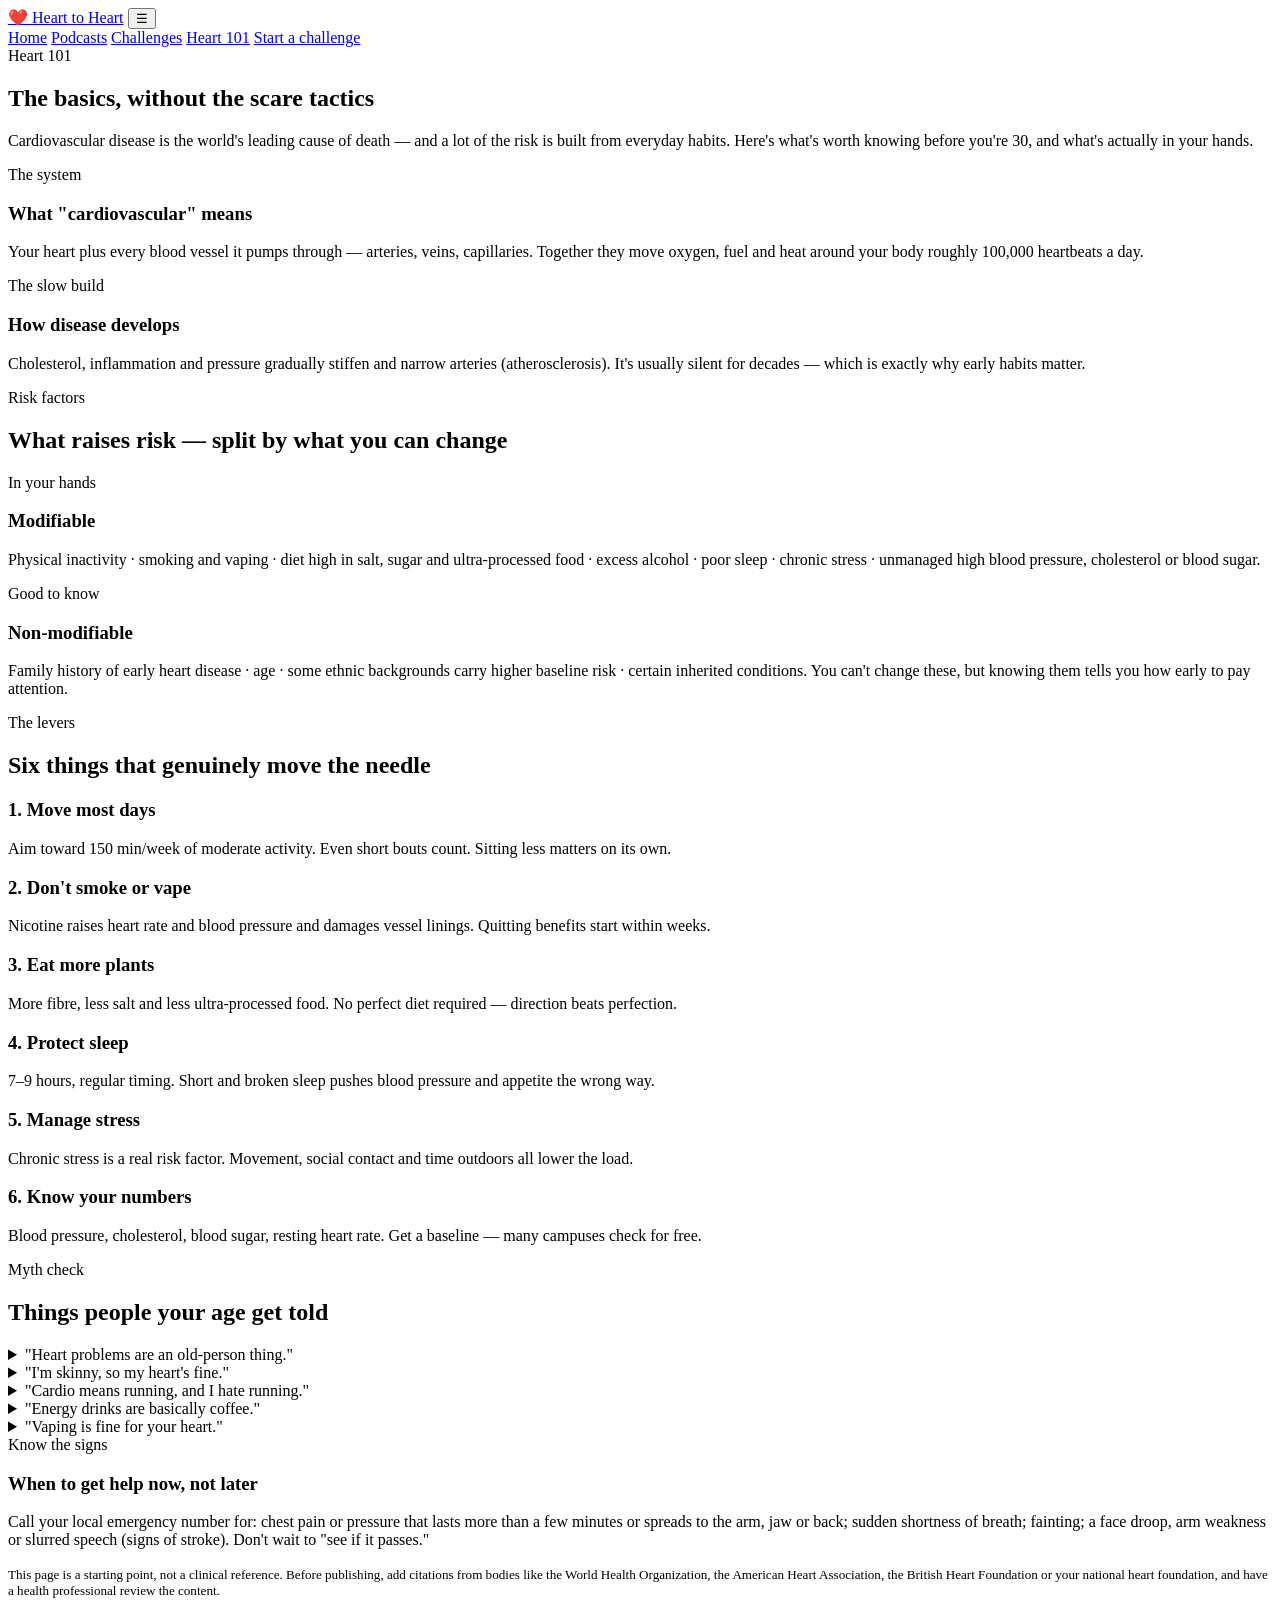
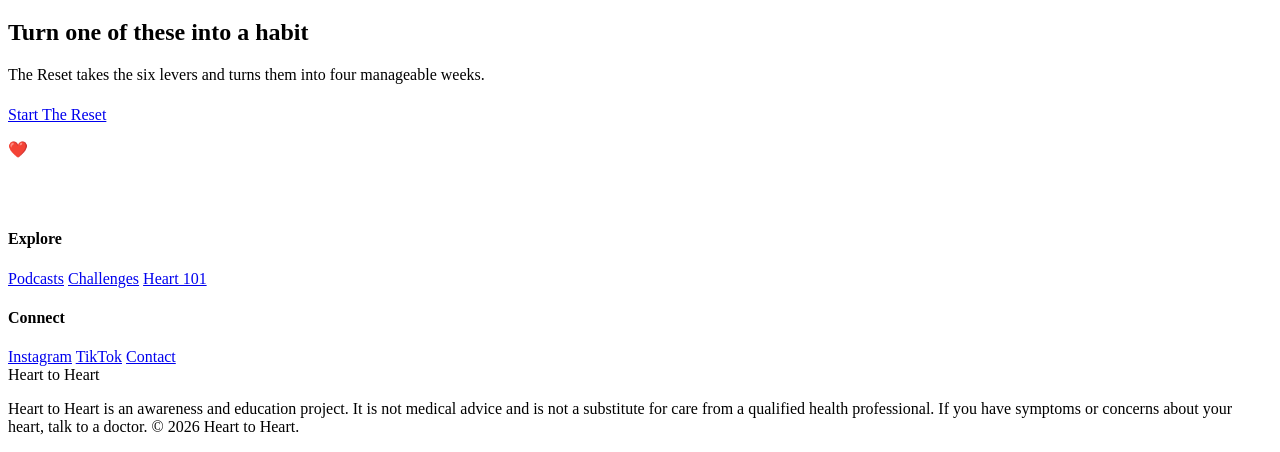
==== about.html @ ccb5820c "Add files via upload" ====
<!doctype html>
<html lang="en">
<head>
<meta charset="utf-8" />
<meta name="viewport" content="width=device-width, initial-scale=1" />
<title>Heart 101 — Heart to Heart</title>
<meta name="description" content="Cardiovascular health basics for young adults: what the heart does, what raises risk, and what you can actually control." />
<link rel="icon" href="data:image/svg+xml,%3Csvg xmlns='http://www.w3.org/2000/svg' viewBox='0 0 32 32'%3E%3Ctext y='26' font-size='26'%3E%E2%9D%A4%EF%B8%8F%3C/text%3E%3C/svg%3E" />
<link rel="preconnect" href="https://fonts.googleapis.com" />
<link rel="preconnect" href="https://fonts.gstatic.com" crossorigin />
<link href="https://fonts.googleapis.com/css2?family=Bricolage+Grotesque:opsz,wght@12..96,600;12..96,700;12..96,800&family=Inter:wght@400;500;600;700&family=Instrument+Serif:ital@0;1&display=swap" rel="stylesheet" />
<link rel="stylesheet" href="assets/styles.css" />
</head>
<body>

<header class="nav">
  <div class="nav-inner">
    <a class="brand" href="index.html"><span class="dot">❤️</span> Heart to Heart</a>
    <button class="nav-toggle" data-nav-toggle aria-label="Menu">☰</button>
    <nav class="nav-links">
      <a href="index.html">Home</a>
      <a href="podcasts.html">Podcasts</a>
      <a href="challenges.html">Challenges</a>
      <a href="about.html" aria-current="page">Heart 101</a>
      <a class="btn btn-primary" href="challenges.html">Start a challenge</a>
    </nav>
  </div>
</header>

<main>
  <section class="hero" style="padding-bottom:0">
    <div class="wrap">
      <span class="eyebrow">Heart 101</span>
      <h1 class="editable">The basics, without the scare tactics</h1>
      <p class="lede editable">Cardiovascular disease is the world's leading cause of death — and a lot of the risk is built from everyday habits. Here's what's worth knowing before you're 30, and what's actually in your hands.</p>
    </div>
  </section>

  <section>
    <div class="wrap">
      <div class="grid grid-2">
        <div class="card">
          <span class="tag">The system</span>
          <h3 class="editable">What "cardiovascular" means</h3>
          <p class="editable">Your heart plus every blood vessel it pumps through — arteries, veins, capillaries. Together they move oxygen, fuel and heat around your body roughly 100,000 heartbeats a day.</p>
        </div>
        <div class="card">
          <span class="tag">The slow build</span>
          <h3 class="editable">How disease develops</h3>
          <p class="editable">Cholesterol, inflammation and pressure gradually stiffen and narrow arteries (atherosclerosis). It's usually silent for decades — which is exactly why early habits matter.</p>
        </div>
      </div>
    </div>
  </section>

  <section style="padding-top:0">
    <div class="wrap">
      <div class="section-head"><div><span class="eyebrow">Risk factors</span><h2 class="editable">What raises risk — split by what you can change</h2></div></div>
      <div class="grid grid-2">
        <div class="card">
          <span class="tag">In your hands</span>
          <h3 class="editable">Modifiable</h3>
          <p class="editable">Physical inactivity · smoking and vaping · diet high in salt, sugar and ultra-processed food · excess alcohol · poor sleep · chronic stress · unmanaged high blood pressure, cholesterol or blood sugar.</p>
        </div>
        <div class="card">
          <span class="tag grape">Good to know</span>
          <h3 class="editable">Non-modifiable</h3>
          <p class="editable">Family history of early heart disease · age · some ethnic backgrounds carry higher baseline risk · certain inherited conditions. You can't change these, but knowing them tells you how early to pay attention.</p>
        </div>
      </div>
    </div>
  </section>

  <section style="padding-top:0">
    <div class="wrap">
      <div class="section-head"><div><span class="eyebrow">The levers</span><h2 class="editable">Six things that genuinely move the needle</h2></div></div>
      <div class="grid grid-3">
        <div class="card"><h3 class="editable">1. Move most days</h3><p class="editable">Aim toward 150 min/week of moderate activity. Even short bouts count. Sitting less matters on its own.</p></div>
        <div class="card"><h3 class="editable">2. Don't smoke or vape</h3><p class="editable">Nicotine raises heart rate and blood pressure and damages vessel linings. Quitting benefits start within weeks.</p></div>
        <div class="card"><h3 class="editable">3. Eat more plants</h3><p class="editable">More fibre, less salt and less ultra-processed food. No perfect diet required — direction beats perfection.</p></div>
        <div class="card"><h3 class="editable">4. Protect sleep</h3><p class="editable">7–9 hours, regular timing. Short and broken sleep pushes blood pressure and appetite the wrong way.</p></div>
        <div class="card"><h3 class="editable">5. Manage stress</h3><p class="editable">Chronic stress is a real risk factor. Movement, social contact and time outdoors all lower the load.</p></div>
        <div class="card"><h3 class="editable">6. Know your numbers</h3><p class="editable">Blood pressure, cholesterol, blood sugar, resting heart rate. Get a baseline — many campuses check for free.</p></div>
      </div>
    </div>
  </section>

  <section style="padding-top:0">
    <div class="wrap">
      <div class="section-head"><div><span class="eyebrow">Myth check</span><h2 class="editable">Things people your age get told</h2></div></div>
      <div class="faq">
        <details><summary class="editable">"Heart problems are an old-person thing."</summary><p class="editable">The events (heart attacks, strokes) cluster later in life, but the process starts young. Early arterial changes are common in people in their twenties. Prevention is a long game you're already playing.</p></details>
        <details><summary class="editable">"I'm skinny, so my heart's fine."</summary><p class="editable">Body size is only one signal. Blood pressure, cholesterol, fitness, smoking and blood sugar all affect risk independently of weight. You can look lean and still have numbers worth checking.</p></details>
        <details><summary class="editable">"Cardio means running, and I hate running."</summary><p class="editable">Anything that raises your heart rate for a sustained stretch works: cycling, dancing, football, brisk walking, swimming, hiking. The best cardio is the one you'll keep doing.</p></details>
        <details><summary class="editable">"Energy drinks are basically coffee."</summary><p class="editable">Many contain 150–300mg caffeine plus sugar and other stimulants, often drunk fast. High doses can trigger palpitations and raise blood pressure, especially mixed with alcohol or on no sleep.</p></details>
        <details><summary class="editable">"Vaping is fine for your heart."</summary><p class="editable">It's newer, so long-term data is still building, but nicotine itself acutely raises heart rate and blood pressure and stiffens arteries. "Less bad than cigarettes" is not the same as "no cardiovascular effect."</p></details>
      </div>
    </div>
  </section>

  <section style="padding-top:0">
    <div class="wrap">
      <div class="card" style="border-color:var(--coral)">
        <span class="tag">Know the signs</span>
        <h3 class="editable">When to get help now, not later</h3>
        <p class="editable">Call your local emergency number for: chest pain or pressure that lasts more than a few minutes or spreads to the arm, jaw or back; sudden shortness of breath; fainting; a face droop, arm weakness or slurred speech (signs of stroke). Don't wait to "see if it passes."</p>
      </div>
      <p class="editable" style="margin-top:18px;font-size:0.82rem;color:var(--muted)">
        This page is a starting point, not a clinical reference. Before publishing, add citations from bodies like the
        World Health Organization, the American Heart Association, the British Heart Foundation or your national heart
        foundation, and have a health professional review the content.
      </p>
    </div>
  </section>

  <section style="padding-top:0">
    <div class="wrap">
      <div class="band">
        <h2 class="editable">Turn one of these into a habit</h2>
        <p class="editable">The Reset takes the six levers and turns them into four manageable weeks.</p>
        <p class="editable" style="margin-top:22px"><a class="btn" href="challenge-reset.html">Start The Reset</a></p>
      </div>
    </div>
  </section>
</main>

<footer class="footer">
  <div class="wrap">
    <div>
      <a class="brand" href="index.html" style="color:#fff"><span class="dot">❤️</span> Heart to Heart</a>
      <p style="color:rgba(255,255,255,0.7);margin-top:14px;max-width:34ch">Cardiovascular health awareness for the group chat generation.</p>
    </div>
    <div>
      <h4>Explore</h4>
      <a href="podcasts.html">Podcasts</a>
      <a href="challenges.html">Challenges</a>
      <a href="about.html">Heart 101</a>
    </div>
    <div>
      <h4>Connect</h4>
      <a href="#">Instagram</a>
      <a href="#">TikTok</a>
      <a href="#">Contact</a>
    </div>
    <div class="wordmark">Heart to Heart</div>

    <p class="disclaimer">
      Heart to Heart is an awareness and education project. It is not medical advice and is not a substitute for
      care from a qualified health professional. If you have symptoms or concerns about your heart, talk to a doctor.
      © <span data-year>2026</span> Heart to Heart.
    </p>
  </div>
</footer>

<script src="assets/app.js"></script>
</body>
</html>
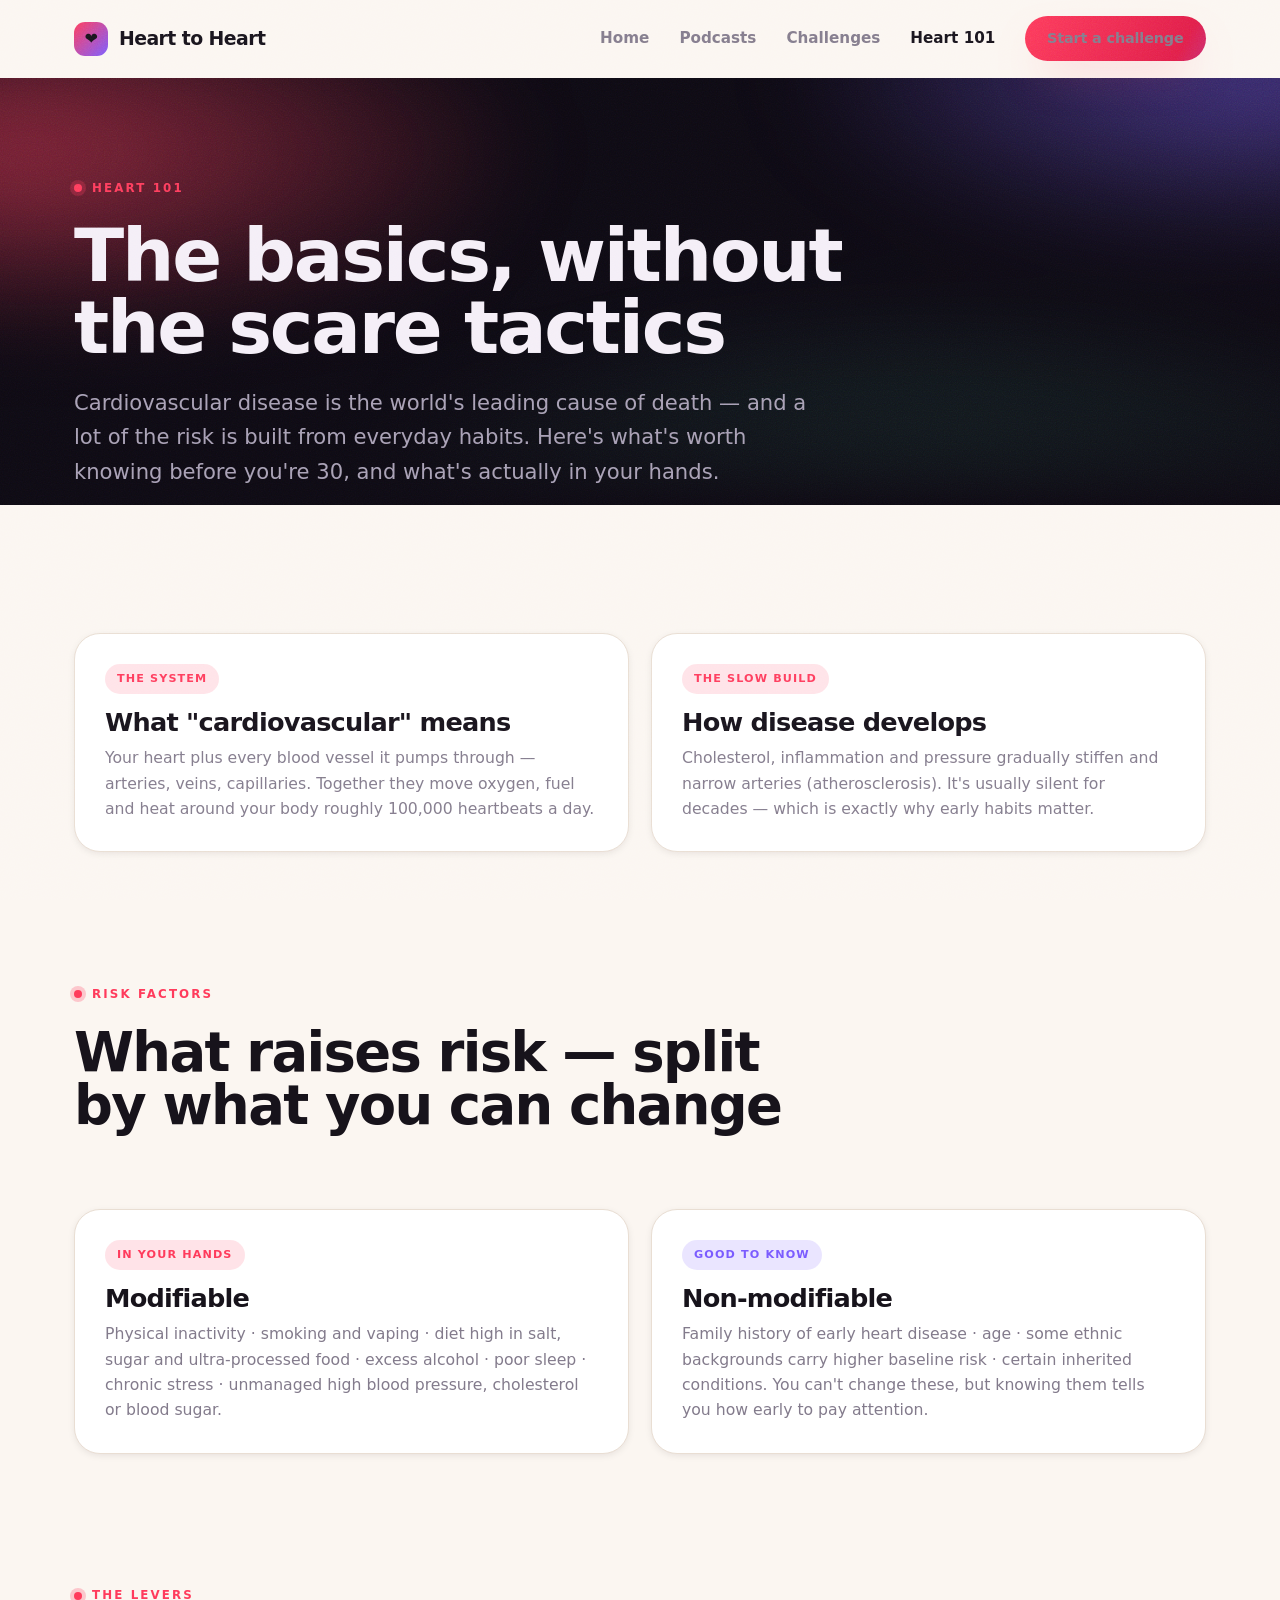
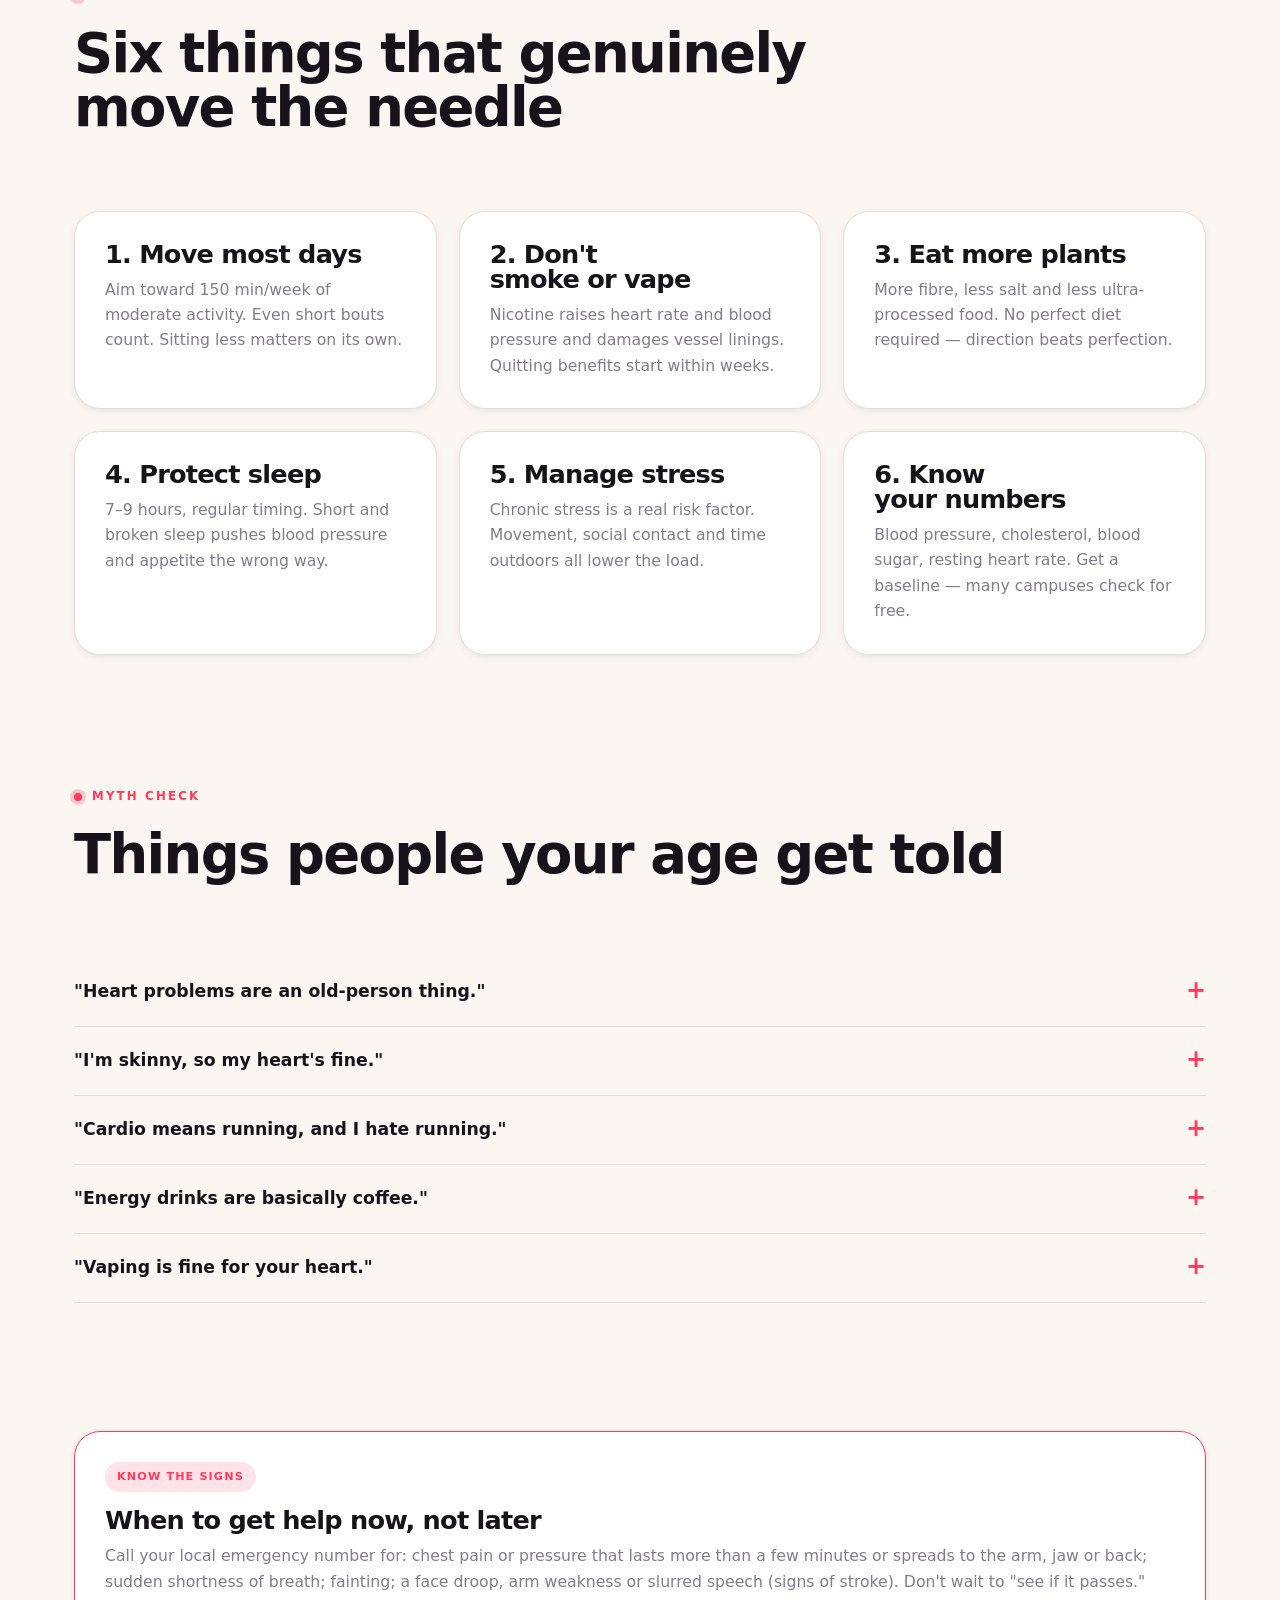
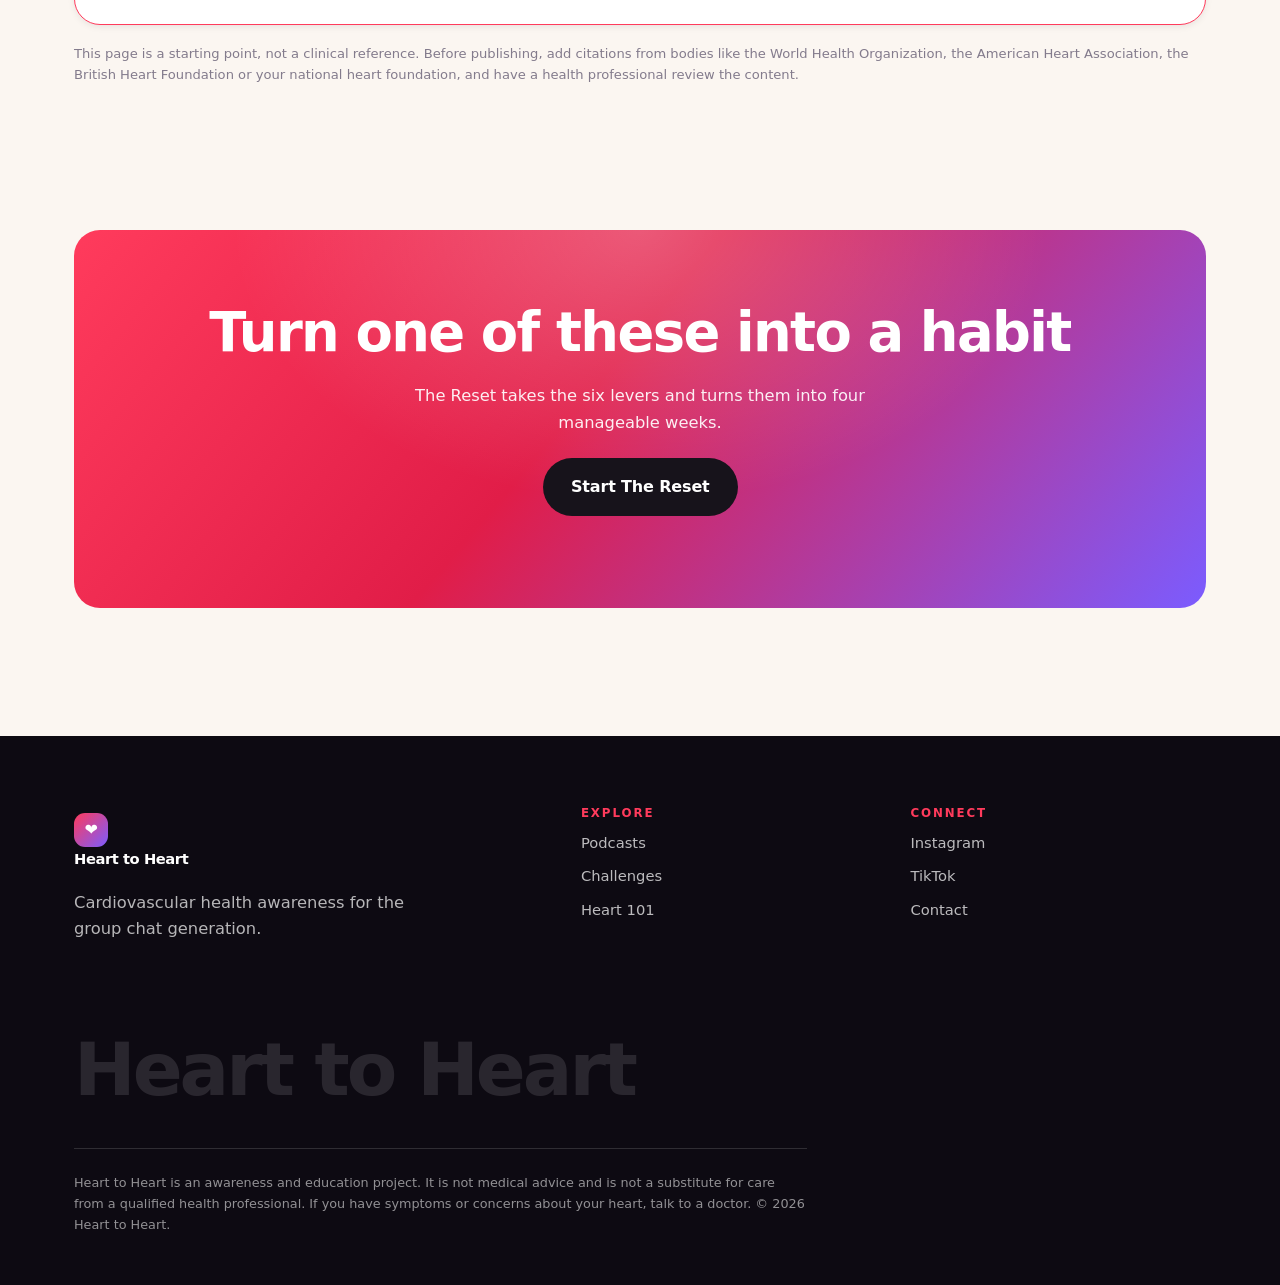
==== commit 9683d407: "Add files via upload" ====
--- a/about.html
+++ b/about.html
@@ -9,7 +9,7 @@
 <link rel="preconnect" href="https://fonts.googleapis.com" />
 <link rel="preconnect" href="https://fonts.gstatic.com" crossorigin />
 <link href="https://fonts.googleapis.com/css2?family=Bricolage+Grotesque:opsz,wght@12..96,600;12..96,700;12..96,800&family=Inter:wght@400;500;600;700&family=Instrument+Serif:ital@0;1&display=swap" rel="stylesheet" />
-<link rel="stylesheet" href="assets/styles.css" />
+<link rel="stylesheet" href="styles.css" />
 </head>
 <body>
 
@@ -152,6 +152,6 @@
   </div>
 </footer>
 
-<script src="assets/app.js"></script>
+<script src="app.js"></script>
 </body>
 </html>
--- a/styles.css
+++ b/styles.css
@@ -0,0 +1,795 @@
+/* ============================================================
+   Heart to Heart — design system
+   No framework. One stylesheet. Light + dark.
+   ============================================================ */
+
+:root {
+  /* brand */
+  --coral: #ff3b5c;
+  --coral-deep: #e11d48;
+  --violet: #7b5cff;
+  --mint: #4fe0b0;
+  --gold: #ffd84d;
+
+  /* light theme surfaces */
+  --bg: #fbf6f1;
+  --bg-alt: #f3ebe2;
+  --card: #ffffff;
+  --ink: #17131b;
+  --ink-soft: #4b4553;
+  --muted: #837b8c;
+  --line: #e9ded3;
+
+  /* dark surfaces (used by .panel--dark and hero regardless of theme) */
+  --night: #0d0a12;
+  --night-2: #16121d;
+  --night-card: #1c1725;
+  --night-line: #2b2536;
+  --night-ink: #f4eef7;
+  --night-muted: #a79fb4;
+
+  --radius: 26px;
+  --radius-sm: 16px;
+  --radius-xs: 11px;
+  --maxw: 1180px;
+  --ease: cubic-bezier(0.22, 1, 0.36, 1);
+
+  --shadow-sm: 0 2px 8px -2px rgba(23, 19, 27, 0.12);
+  --shadow: 0 30px 60px -32px rgba(23, 19, 27, 0.35);
+  --shadow-coral: 0 20px 45px -18px rgba(255, 59, 92, 0.55);
+
+  --font-display: "Bricolage Grotesque", "Inter", system-ui, sans-serif;
+  --font-serif: "Instrument Serif", Georgia, "Times New Roman", serif;
+  --font-body: "Inter", system-ui, -apple-system, "Segoe UI", sans-serif;
+}
+
+@media (prefers-color-scheme: dark) {
+  :root {
+    --bg: #0d0a12;
+    --bg-alt: #14101b;
+    --card: #1a1622;
+    --ink: #f4eef7;
+    --ink-soft: #cdc5d6;
+    --muted: #948ca2;
+    --line: #2a2434;
+    --shadow: 0 30px 60px -30px rgba(0, 0, 0, 0.7);
+    --shadow-sm: 0 2px 10px -2px rgba(0, 0, 0, 0.5);
+  }
+}
+
+/* ---------- reset ---------- */
+*, *::before, *::after { box-sizing: border-box; }
+html { scroll-behavior: smooth; -webkit-text-size-adjust: 100%; }
+body {
+  margin: 0;
+  font-family: var(--font-body);
+  background: var(--bg);
+  color: var(--ink);
+  line-height: 1.62;
+  font-size: 1.02rem;
+  -webkit-font-smoothing: antialiased;
+  overflow-x: hidden;
+}
+
+/* subtle film grain over everything */
+body::after {
+  content: "";
+  position: fixed;
+  inset: 0;
+  z-index: 9999;
+  pointer-events: none;
+  opacity: 0.4;
+  mix-blend-mode: soft-light;
+  background-image: url("data:image/svg+xml,%3Csvg xmlns='http://www.w3.org/2000/svg' width='140' height='140'%3E%3Cfilter id='n'%3E%3CfeTurbulence type='fractalNoise' baseFrequency='0.85' numOctaves='2' stitchTiles='stitch'/%3E%3C/filter%3E%3Crect width='100%25' height='100%25' filter='url(%23n)'/%3E%3C/svg%3E");
+}
+
+h1, h2, h3, h4 {
+  font-family: var(--font-display);
+  font-weight: 800;
+  line-height: 0.98;
+  letter-spacing: -0.03em;
+  margin: 0 0 0.45em;
+  text-wrap: balance;
+}
+h1 { font-size: clamp(2.7rem, 6.2vw, 4.6rem); }
+h2 { font-size: clamp(2rem, 5vw, 3.4rem); }
+h3 { font-size: clamp(1.25rem, 2.4vw, 1.6rem); }
+p { margin: 0 0 1rem; }
+a { color: inherit; text-decoration: none; }
+img { max-width: 100%; display: block; }
+
+.serif { font-family: var(--font-serif); font-style: italic; font-weight: 400; letter-spacing: 0.005em; }
+
+::selection { background: var(--coral); color: #fff; }
+:focus-visible { outline: 3px solid var(--violet); outline-offset: 3px; border-radius: 4px; }
+
+/* ---------- layout ---------- */
+.wrap { width: 100%; max-width: var(--maxw); margin: 0 auto; padding: 0 24px; }
+section { padding: clamp(64px, 10vw, 128px) 0; position: relative; }
+
+.panel--dark {
+  background: var(--night);
+  color: var(--night-ink);
+}
+.panel--dark .lede,
+.panel--dark .muted { color: var(--night-muted); }
+.panel--alt { background: var(--bg-alt); }
+
+.eyebrow {
+  display: inline-flex;
+  align-items: center;
+  gap: 10px;
+  font-family: var(--font-display);
+  font-weight: 700;
+  font-size: 0.74rem;
+  letter-spacing: 0.18em;
+  text-transform: uppercase;
+  color: var(--coral);
+  margin-bottom: 22px;
+}
+.eyebrow::before {
+  content: "";
+  width: 8px; height: 8px;
+  border-radius: 50%;
+  background: var(--coral);
+  box-shadow: 0 0 0 4px color-mix(in srgb, var(--coral) 25%, transparent);
+  animation: pulse 2.4s var(--ease) infinite;
+}
+@keyframes pulse { 0%,100% { transform: scale(1); opacity: 1; } 50% { transform: scale(1.5); opacity: 0.6; } }
+
+.lede { font-size: clamp(1.08rem, 1.7vw, 1.32rem); color: var(--ink-soft); max-width: 56ch; }
+.muted { color: var(--muted); }
+
+.section-head { display: flex; justify-content: space-between; align-items: flex-end; gap: 28px; flex-wrap: wrap; margin-bottom: 52px; }
+.section-head .lede { margin-top: 12px; }
+
+/* ---------- buttons ---------- */
+.btn {
+  --btn-bg: var(--ink);
+  --btn-fg: var(--bg);
+  display: inline-flex;
+  align-items: center;
+  gap: 10px;
+  padding: 16px 28px;
+  border-radius: 999px;
+  font-family: var(--font-display);
+  font-weight: 700;
+  font-size: 1rem;
+  letter-spacing: -0.01em;
+  border: 0;
+  cursor: pointer;
+  background: var(--btn-bg);
+  color: var(--btn-fg);
+  transition: transform 0.25s var(--ease), box-shadow 0.25s var(--ease), background 0.2s;
+  will-change: transform;
+}
+.btn svg { width: 18px; height: 18px; transition: transform 0.25s var(--ease); }
+.btn:hover svg { transform: translateX(4px); }
+.btn:hover { transform: translateY(-3px); }
+.btn:active { transform: translateY(-1px); }
+
+.btn-primary {
+  --btn-fg: #fff;
+  background: linear-gradient(120deg, var(--coral), var(--coral-deep) 55%, var(--violet));
+  background-size: 160% 160%;
+  background-position: 0% 50%;
+  box-shadow: var(--shadow-coral);
+  transition: transform 0.25s var(--ease), box-shadow 0.25s var(--ease), background-position 0.5s var(--ease);
+}
+.btn-primary:hover { background-position: 100% 50%; box-shadow: 0 26px 55px -16px rgba(255, 59, 92, 0.65); }
+
+.btn-ghost {
+  background: transparent;
+  color: currentColor;
+  box-shadow: inset 0 0 0 2px currentColor;
+}
+.btn-ghost:hover { background: currentColor; }
+.btn-ghost:hover span { color: var(--bg); }
+.panel--dark .btn-ghost:hover span { color: var(--night); }
+
+.btn-lg { padding: 19px 34px; font-size: 1.06rem; }
+
+/* text link with animated underline */
+.tlink {
+  font-family: var(--font-display);
+  font-weight: 700;
+  display: inline-flex;
+  align-items: center;
+  gap: 8px;
+  background-image: linear-gradient(currentColor, currentColor);
+  background-size: 0% 2px;
+  background-position: 0 100%;
+  background-repeat: no-repeat;
+  transition: background-size 0.3s var(--ease);
+}
+.tlink:hover { background-size: 100% 2px; }
+
+/* ---------- nav ---------- */
+.nav {
+  position: sticky;
+  top: 0;
+  z-index: 100;
+  transition: background 0.3s, box-shadow 0.3s, border-color 0.3s;
+  border-bottom: 1px solid transparent;
+}
+.nav.scrolled {
+  background: color-mix(in srgb, var(--bg) 80%, transparent);
+  backdrop-filter: blur(16px) saturate(1.4);
+  border-bottom-color: var(--line);
+}
+.nav-inner {
+  display: flex;
+  align-items: center;
+  justify-content: space-between;
+  gap: 24px;
+  padding: 16px 24px;
+  max-width: var(--maxw);
+  margin: 0 auto;
+}
+.brand {
+  display: inline-flex;
+  align-items: center;
+  gap: 11px;
+  font-family: var(--font-display);
+  font-weight: 800;
+  font-size: 1.18rem;
+  letter-spacing: -0.03em;
+}
+.brand .dot {
+  width: 34px; height: 34px;
+  display: grid; place-items: center;
+  background: linear-gradient(135deg, var(--coral), var(--violet));
+  border-radius: 11px;
+  font-size: 1rem;
+  box-shadow: var(--shadow-coral);
+}
+.nav-links { display: flex; align-items: center; gap: 30px; }
+.nav-links a {
+  font-weight: 600;
+  font-size: 0.95rem;
+  color: var(--muted);
+  transition: color 0.15s;
+}
+.nav-links a:hover, .nav-links a[aria-current="page"] { color: var(--ink); }
+.nav-links .btn { padding: 11px 22px; font-size: 0.9rem; }
+.nav-toggle { display: none; background: none; border: 0; font-size: 1.7rem; color: var(--ink); cursor: pointer; line-height: 1; }
+
+@media (max-width: 800px) {
+  .nav-toggle { display: block; }
+  .nav-links {
+    position: absolute;
+    top: 100%; left: 0; right: 0;
+    flex-direction: column;
+    align-items: stretch;
+    gap: 2px;
+    padding: 16px 24px 26px;
+    background: var(--bg);
+    border-bottom: 1px solid var(--line);
+    display: none;
+  }
+  .nav-links.open { display: flex; }
+  .nav-links a { padding: 12px 0; font-size: 1.08rem; }
+  .nav-links .btn { margin-top: 10px; justify-content: center; }
+}
+
+/* ---------- hero ---------- */
+.hero {
+  position: relative;
+  background: var(--night);
+  color: var(--night-ink);
+  overflow: hidden;
+  padding-top: clamp(48px, 8vw, 96px);
+  isolation: isolate;
+}
+.hero .lede { color: var(--night-muted); }
+.hero::before {
+  content: "";
+  position: absolute;
+  inset: -25%;
+  z-index: -1;
+  background:
+    radial-gradient(38% 40% at 18% 28%, rgba(255, 59, 92, 0.55), transparent 70%),
+    radial-gradient(34% 36% at 82% 16%, rgba(123, 92, 255, 0.5), transparent 72%),
+    radial-gradient(44% 46% at 65% 88%, rgba(79, 224, 176, 0.3), transparent 72%);
+  filter: blur(48px);
+  translate: var(--px, 0) var(--py, 0);
+  transition: translate 0.5s var(--ease);
+  animation: drift 20s var(--ease) infinite alternate;
+}
+.hero::after {
+  content: "";
+  position: absolute;
+  inset: 0;
+  z-index: -1;
+  background: linear-gradient(180deg, transparent 55%, var(--night));
+}
+@keyframes drift {
+  from { transform: translate3d(0,0,0) scale(1); }
+  to   { transform: translate3d(2%, -3%, 0) scale(1.12); }
+}
+
+.hero-grid {
+  display: grid;
+  grid-template-columns: 1.1fr 0.9fr;
+  gap: 56px;
+  align-items: center;
+  padding-bottom: clamp(48px, 8vw, 110px);
+}
+@media (max-width: 960px) { .hero-grid { grid-template-columns: 1fr; gap: 40px; } }
+
+.hero h1 { margin-bottom: 0.3em; }
+.hero h1 .serif { color: var(--coral); }
+
+.hero-cta { display: flex; flex-wrap: wrap; gap: 16px; margin-top: 30px; }
+.chips { display: flex; flex-wrap: wrap; gap: 10px; margin-top: 34px; }
+.chip {
+  font-family: var(--font-display);
+  font-weight: 600;
+  font-size: 0.82rem;
+  padding: 8px 15px;
+  border-radius: 999px;
+  border: 1px solid var(--night-line);
+  color: var(--night-muted);
+  background: rgba(255, 255, 255, 0.03);
+}
+.chip b { color: var(--night-ink); }
+
+/* hero visual — stacked "heartbeat card" */
+.hero-card {
+  position: relative;
+  background: var(--night-card);
+  border: 1px solid var(--night-line);
+  border-radius: var(--radius);
+  padding: 30px;
+  box-shadow: 0 40px 80px -30px rgba(0, 0, 0, 0.7);
+}
+.hero-card::before {
+  content: "";
+  position: absolute;
+  inset: -1px;
+  border-radius: inherit;
+  padding: 1px;
+  background: linear-gradient(140deg, var(--coral), transparent 40%, var(--violet));
+  -webkit-mask: linear-gradient(#000 0 0) content-box, linear-gradient(#000 0 0);
+  -webkit-mask-composite: xor;
+          mask-composite: exclude;
+  pointer-events: none;
+}
+.hero-card .row { display: flex; align-items: center; justify-content: space-between; margin-bottom: 6px; }
+.hero-card .bpm { font-family: var(--font-display); font-weight: 800; font-size: 2.6rem; letter-spacing: -0.04em; }
+.hero-card .bpm small { font-size: 0.9rem; font-weight: 600; color: var(--night-muted); margin-left: 6px; }
+.hero-card .status { font-size: 0.8rem; color: var(--mint); font-weight: 700; }
+.ecg { width: 100%; height: 70px; margin: 12px 0 18px; display: block; overflow: visible; }
+.ecg path { fill: none; stroke-linecap: round; stroke-linejoin: round; }
+.ecg .base { stroke: color-mix(in srgb, var(--coral) 32%, transparent); stroke-width: 2; }
+.ecg .pulse {
+  stroke: var(--coral);
+  stroke-width: 2.6;
+  filter: drop-shadow(0 0 7px color-mix(in srgb, var(--coral) 75%, transparent));
+  stroke-dasharray: 80 560;
+  stroke-dashoffset: 640;
+  animation: trace 2.6s linear infinite;
+}
+@keyframes trace { to { stroke-dashoffset: 0; } }
+.hero-card .mini { display: grid; grid-template-columns: 1fr 1fr; gap: 12px; }
+.hero-card .mini div { background: rgba(255,255,255,0.04); border: 1px solid var(--night-line); border-radius: var(--radius-xs); padding: 12px 14px; }
+.hero-card .mini strong { font-family: var(--font-display); font-size: 1.15rem; display: block; }
+.hero-card .mini span { font-size: 0.76rem; color: var(--night-muted); }
+
+/* ---------- marquee ---------- */
+.marquee {
+  background: #16121d;
+  color: #fbf6f1;
+  padding: 18px 0;
+  overflow: hidden;
+  border-block: 1px solid color-mix(in srgb, var(--bg) 15%, var(--ink));
+}
+.marquee-track {
+  display: flex;
+  gap: 0;
+  width: max-content;
+  animation: slide 28s linear infinite;
+}
+.marquee:hover .marquee-track { animation-play-state: paused; }
+.marquee-track span {
+  font-family: var(--font-display);
+  font-weight: 700;
+  font-size: 1.05rem;
+  letter-spacing: -0.01em;
+  padding: 0 26px;
+  display: inline-flex;
+  align-items: center;
+  gap: 26px;
+}
+.marquee-track span::after { content: "❤"; color: var(--coral); font-size: 0.8rem; }
+@keyframes slide { to { transform: translateX(-50%); } }
+
+/* ---------- reveal on scroll ---------- */
+[data-reveal] {
+  opacity: 0;
+  transform: translateY(26px);
+  transition: opacity 0.7s var(--ease), transform 0.7s var(--ease);
+}
+[data-reveal].in { opacity: 1; transform: none; }
+
+/* ---------- bento ---------- */
+.bento {
+  display: grid;
+  grid-template-columns: repeat(6, 1fr);
+  gap: 20px;
+}
+.bento > * { grid-column: span 2; }
+.bento .span-3 { grid-column: span 3; }
+.bento .span-4 { grid-column: span 4; }
+.bento .span-6 { grid-column: span 6; }
+@media (max-width: 900px) {
+  .bento { grid-template-columns: repeat(2, 1fr); }
+  .bento > *, .bento .span-3, .bento .span-4, .bento .span-6 { grid-column: span 2; }
+}
+
+/* ---------- cards ---------- */
+.grid { display: grid; gap: 22px; }
+.grid-3 { grid-template-columns: repeat(3, 1fr); }
+.grid-2 { grid-template-columns: repeat(2, 1fr); }
+@media (max-width: 900px) { .grid-3 { grid-template-columns: 1fr 1fr; } }
+@media (max-width: 820px) { .grid-2 { grid-template-columns: 1fr; } }
+@media (max-width: 620px) { .grid-3 { grid-template-columns: 1fr; } }
+
+.card {
+  position: relative;
+  background: var(--card);
+  border: 1px solid var(--line);
+  border-radius: var(--radius);
+  padding: 30px;
+  box-shadow: var(--shadow-sm);
+  transition: transform 0.3s var(--ease), box-shadow 0.3s var(--ease), border-color 0.3s;
+  overflow: hidden;
+}
+.card:hover { transform: translateY(-6px); box-shadow: var(--shadow); border-color: color-mix(in srgb, var(--coral) 40%, var(--line)); }
+.card h3 { margin-bottom: 10px; }
+.card p { color: var(--muted); font-size: 0.98rem; margin: 0; }
+.panel--dark .card { background: var(--night-card); border-color: var(--night-line); }
+.panel--dark .card p { color: var(--night-muted); }
+
+.card-num {
+  font-family: var(--font-serif);
+  font-style: italic;
+  font-size: 2.4rem;
+  color: var(--coral);
+  line-height: 1;
+  display: block;
+  margin-bottom: 10px;
+}
+
+.stat-big {
+  font-family: var(--font-display);
+  font-weight: 800;
+  font-size: clamp(2.6rem, 6vw, 4.4rem);
+  letter-spacing: -0.04em;
+  line-height: 1;
+  background: linear-gradient(120deg, var(--coral), var(--violet));
+  -webkit-background-clip: text;
+  background-clip: text;
+  color: transparent;
+}
+
+.tag {
+  display: inline-block;
+  font-family: var(--font-display);
+  font-weight: 700;
+  font-size: 0.7rem;
+  letter-spacing: 0.1em;
+  text-transform: uppercase;
+  padding: 6px 12px;
+  border-radius: 999px;
+  background: color-mix(in srgb, var(--coral) 14%, transparent);
+  color: var(--coral);
+  margin-bottom: 16px;
+}
+.tag.grape { background: color-mix(in srgb, var(--violet) 16%, transparent); color: var(--violet); }
+.tag.mint { background: color-mix(in srgb, var(--mint) 20%, transparent); color: #14a37a; }
+
+/* ---------- podcast cards ---------- */
+.pod { display: grid; grid-template-columns: 92px 1fr; gap: 20px; align-items: center; }
+.pod-art {
+  width: 92px; height: 92px;
+  border-radius: var(--radius-sm);
+  display: grid; place-items: center;
+  font-size: 1.9rem;
+  color: #fff;
+  position: relative;
+  overflow: hidden;
+}
+.pod-art::after {
+  content: "▶";
+  position: absolute;
+  inset: 0;
+  display: grid;
+  place-items: center;
+  font-size: 1.5rem;
+  background: rgba(0,0,0,0.35);
+  opacity: 0;
+  transition: opacity 0.25s;
+}
+.card:hover .pod-art::after { opacity: 1; }
+.pod-art.a { background: linear-gradient(135deg, #ff3b5c, #ff9d5c); }
+.pod-art.b { background: linear-gradient(135deg, #7b5cff, #4cc9f1); }
+.pod-art.c { background: linear-gradient(135deg, #12b981, #d7ff3e); }
+.pod-art.d { background: linear-gradient(135deg, #f14c8b, #7b5cff); }
+.pod h3 { font-size: 1.12rem; margin-bottom: 5px; }
+.pod .meta { color: var(--muted); font-size: 0.8rem; margin-bottom: 10px; letter-spacing: 0.02em; }
+.pod .links { display: flex; gap: 16px; font-weight: 600; font-size: 0.84rem; }
+.pod .links a { color: var(--coral); }
+.pod .links a:hover { text-decoration: underline; }
+
+.waveform { display: flex; align-items: flex-end; gap: 3px; height: 26px; margin-top: 16px; }
+.waveform i { flex: 1; background: color-mix(in srgb, var(--coral) 45%, var(--line)); border-radius: 2px; animation: eq 1.4s var(--ease) infinite; }
+.card:hover .waveform i { background: var(--coral); }
+.waveform i:nth-child(odd) { animation-delay: -0.7s; }
+.waveform i:nth-child(3n) { animation-delay: -0.35s; }
+@keyframes eq { 0%,100% { height: 25%; } 50% { height: 100%; } }
+
+.embed-slot {
+  margin-top: 18px;
+  border: 1px dashed var(--line);
+  border-radius: var(--radius-sm);
+  padding: 15px;
+  font-size: 0.82rem;
+  color: var(--muted);
+}
+.embed-slot code { color: var(--ink); font-size: 0.8rem; }
+
+/* ---------- challenge timeline ---------- */
+.weeks {
+  display: grid;
+  grid-template-columns: repeat(4, 1fr);
+  gap: 20px;
+  counter-reset: wk;
+  position: relative;
+}
+.weeks::before {
+  content: "";
+  position: absolute;
+  top: 34px; left: 8%; right: 8%;
+  height: 2px;
+  background: repeating-linear-gradient(90deg, var(--coral) 0 8px, transparent 8px 16px);
+  opacity: 0.4;
+}
+@media (max-width: 860px) { .weeks { grid-template-columns: 1fr 1fr; } .weeks::before { display: none; } }
+@media (max-width: 480px) { .weeks { grid-template-columns: 1fr; } }
+.week {
+  position: relative;
+  background: var(--card);
+  border: 1px solid var(--line);
+  border-radius: var(--radius);
+  padding: 26px 24px;
+}
+.panel--dark .week { background: var(--night-card); border-color: var(--night-line); }
+.week::before {
+  counter-increment: wk;
+  content: counter(wk);
+  display: grid;
+  place-items: center;
+  width: 40px; height: 40px;
+  border-radius: 50%;
+  background: linear-gradient(135deg, var(--coral), var(--violet));
+  color: #fff;
+  font-family: var(--font-display);
+  font-weight: 800;
+  font-size: 1.1rem;
+  margin-bottom: 16px;
+  box-shadow: var(--shadow-coral);
+}
+.week h3 { font-size: 1.16rem; margin: 0 0 8px; }
+.week p { color: var(--muted); font-size: 0.92rem; margin: 0; }
+.panel--dark .week p { color: var(--night-muted); }
+
+/* ---------- tracker ---------- */
+.tracker {
+  background: var(--card);
+  border: 1px solid var(--line);
+  border-radius: var(--radius);
+  padding: clamp(24px, 4vw, 42px);
+  box-shadow: var(--shadow);
+}
+.tracker-top { display: flex; justify-content: space-between; align-items: center; gap: 16px; flex-wrap: wrap; margin-bottom: 22px; }
+.progress { height: 16px; background: var(--line); border-radius: 999px; overflow: hidden; }
+.progress > i { display: block; height: 100%; width: 0; background: linear-gradient(90deg, var(--coral), var(--violet)); transition: width 0.4s var(--ease); }
+.stat-row { display: flex; gap: 34px; margin: 20px 0 28px; flex-wrap: wrap; }
+.stat-row strong { font-family: var(--font-display); font-weight: 800; font-size: 1.9rem; display: block; letter-spacing: -0.03em; }
+.stat-row span { color: var(--muted); font-size: 0.84rem; }
+
+.days { display: grid; grid-template-columns: repeat(7, 1fr); gap: 10px; }
+@media (max-width: 560px) { .days { grid-template-columns: repeat(4, 1fr); } }
+.day {
+  aspect-ratio: 1;
+  border: 2px solid var(--line);
+  border-radius: 14px;
+  background: transparent;
+  color: var(--muted);
+  font-family: var(--font-display);
+  font-weight: 700;
+  font-size: 0.95rem;
+  cursor: pointer;
+  transition: all 0.18s var(--ease);
+}
+.day:hover { border-color: var(--coral); color: var(--ink); }
+.day.done {
+  background: linear-gradient(135deg, var(--coral), var(--violet));
+  border-color: transparent;
+  color: #fff;
+  transform: scale(1.06);
+  box-shadow: var(--shadow-coral);
+}
+.tracker-actions { margin-top: 24px; display: flex; gap: 14px; flex-wrap: wrap; }
+.link-btn { background: none; border: 0; color: var(--muted); font-weight: 600; cursor: pointer; text-decoration: underline; font-size: 0.9rem; }
+.link-btn:hover { color: var(--coral); }
+
+/* ---------- CTA band ---------- */
+.band {
+  position: relative;
+  overflow: hidden;
+  background: linear-gradient(130deg, var(--coral), var(--coral-deep) 45%, var(--violet));
+  color: #fff;
+  border-radius: var(--radius);
+  padding: clamp(38px, 7vw, 76px);
+  text-align: center;
+}
+.band::before {
+  content: "";
+  position: absolute;
+  inset: 0;
+  background: radial-gradient(60% 120% at 50% 0%, rgba(255,255,255,0.25), transparent 60%);
+}
+.band > * { position: relative; }
+.band h2 { color: #fff; }
+.band p { color: rgba(255, 255, 255, 0.92); max-width: 50ch; margin-inline: auto; }
+.band form { display: flex; gap: 10px; max-width: 460px; margin: 28px auto 0; flex-wrap: wrap; }
+.band input {
+  flex: 1;
+  min-width: 200px;
+  padding: 16px 20px;
+  border-radius: 999px;
+  border: 0;
+  font-size: 1rem;
+  font-family: var(--font-body);
+  color: #17131b;
+  background: #fff;
+}
+.band .btn { background: #17131b; color: #fff; }
+.band .btn:hover { background: #000; }
+
+/* ---------- FAQ ---------- */
+.faq details { border-bottom: 1px solid var(--line); padding: 20px 0; }
+.faq details[open] summary { color: var(--coral); }
+.faq summary {
+  font-family: var(--font-display);
+  font-weight: 700;
+  font-size: 1.08rem;
+  cursor: pointer;
+  list-style: none;
+  display: flex;
+  justify-content: space-between;
+  gap: 18px;
+  transition: color 0.2s;
+}
+.faq summary::-webkit-details-marker { display: none; }
+.faq summary::after { content: "+"; color: var(--coral); font-size: 1.5rem; line-height: 1; transition: transform 0.25s var(--ease); }
+.faq details[open] summary::after { transform: rotate(45deg); }
+.faq p { color: var(--muted); margin: 14px 0 0; max-width: 68ch; }
+
+/* ---------- footer ---------- */
+.footer { background: var(--night); color: var(--night-ink); padding: 72px 0 34px; }
+.footer .wrap { display: grid; grid-template-columns: 1.6fr 1fr 1fr; gap: 34px; }
+@media (max-width: 760px) { .footer .wrap { grid-template-columns: 1fr 1fr; } }
+@media (max-width: 480px) { .footer .wrap { grid-template-columns: 1fr; } }
+.footer h4 { font-size: 0.74rem; letter-spacing: 0.16em; text-transform: uppercase; color: var(--coral); margin-bottom: 6px; }
+.footer a { color: rgba(255, 255, 255, 0.72); font-size: 0.92rem; display: block; padding: 5px 0; transition: color 0.15s; }
+.footer a:hover { color: #fff; }
+.footer .wordmark { font-family: var(--font-display); font-weight: 800; font-size: clamp(2.4rem, 8vw, 4.6rem); letter-spacing: -0.04em; margin-top: 40px; line-height: 1; opacity: 0.12; grid-column: 1 / -1; }
+.footer .disclaimer {
+  grid-column: 1 / -1;
+  border-top: 1px solid rgba(255, 255, 255, 0.14);
+  margin-top: 8px;
+  padding-top: 24px;
+  font-size: 0.8rem;
+  color: rgba(255, 255, 255, 0.55);
+  max-width: 90ch;
+}
+
+.hidden { display: none; }
+
+/* ---------- perfect-28 celebration ---------- */
+.h2h-confetti {
+  position: fixed;
+  inset: 0;
+  z-index: 10000;
+  pointer-events: none;
+}
+.h2h-celebrate {
+  position: fixed;
+  inset: 0;
+  z-index: 10001;
+  display: grid;
+  place-items: center;
+  padding: 24px;
+  background: color-mix(in srgb, #0d0a12 58%, transparent);
+  backdrop-filter: blur(7px);
+  opacity: 0;
+  transition: opacity 0.35s var(--ease);
+}
+.h2h-celebrate.in { opacity: 1; }
+.h2h-celebrate-card {
+  position: relative;
+  overflow: hidden;
+  text-align: center;
+  max-width: 420px;
+  padding: 46px 34px 38px;
+  border-radius: var(--radius);
+  background: var(--night-card);
+  border: 1px solid var(--night-line);
+  color: var(--night-ink);
+  box-shadow: 0 40px 90px -28px rgba(0, 0, 0, 0.75);
+  transform: scale(0.82);
+  opacity: 0;
+  transition: transform 0.5s var(--ease), opacity 0.4s var(--ease);
+}
+.h2h-celebrate.in .h2h-celebrate-card { transform: scale(1); opacity: 1; }
+.h2h-ring {
+  position: absolute;
+  top: 66px; left: 50%;
+  width: 78px; height: 78px;
+  border-radius: 50%;
+  border: 3px solid var(--coral);
+  transform: translate(-50%, -50%);
+  pointer-events: none;
+}
+.h2h-celebrate.in .h2h-ring { animation: h2h-shock 1.15s var(--ease) 0.15s forwards; }
+@keyframes h2h-shock {
+  from { width: 78px; height: 78px; opacity: 0.85; border-width: 3px; }
+  to   { width: 560px; height: 560px; opacity: 0; border-width: 1px; }
+}
+.h2h-heart {
+  width: 86px; height: auto;
+  margin: 0 auto 4px;
+  fill: var(--coral);
+  filter: drop-shadow(0 0 18px color-mix(in srgb, var(--coral) 65%, transparent));
+  animation: h2h-beat 1s var(--ease) infinite;
+}
+@keyframes h2h-beat {
+  0%, 100% { transform: scale(1); }
+  15% { transform: scale(1.18); }
+  30% { transform: scale(0.98); }
+  45% { transform: scale(1.09); }
+  60% { transform: scale(1); }
+}
+.h2h-kicker {
+  font-family: var(--font-display);
+  text-transform: uppercase;
+  letter-spacing: 0.18em;
+  font-size: 0.72rem;
+  color: var(--coral);
+  margin: 10px 0 2px;
+}
+.h2h-title {
+  font-family: var(--font-display);
+  font-weight: 800;
+  font-size: clamp(2.4rem, 9vw, 3rem);
+  letter-spacing: -0.03em;
+  margin: 0 0 10px;
+  background: linear-gradient(120deg, var(--coral), var(--violet));
+  -webkit-background-clip: text;
+  background-clip: text;
+  color: transparent;
+}
+.h2h-sub { color: var(--night-muted); margin: 0 0 24px; font-size: 0.96rem; }
+.h2h-celebrate-card .btn { width: 100%; justify-content: center; }
+
+/* ---------- motion off ---------- */
+@media (prefers-reduced-motion: reduce) {
+  *, *::before, *::after { animation-duration: 0.001s !important; animation-iteration-count: 1 !important; transition-duration: 0.001s !important; }
+  html { scroll-behavior: auto; }
+  [data-reveal] { opacity: 1; transform: none; }
+  .h2h-ring { display: none; }
+  .h2h-celebrate-card { transform: none; opacity: 1; }
+}
